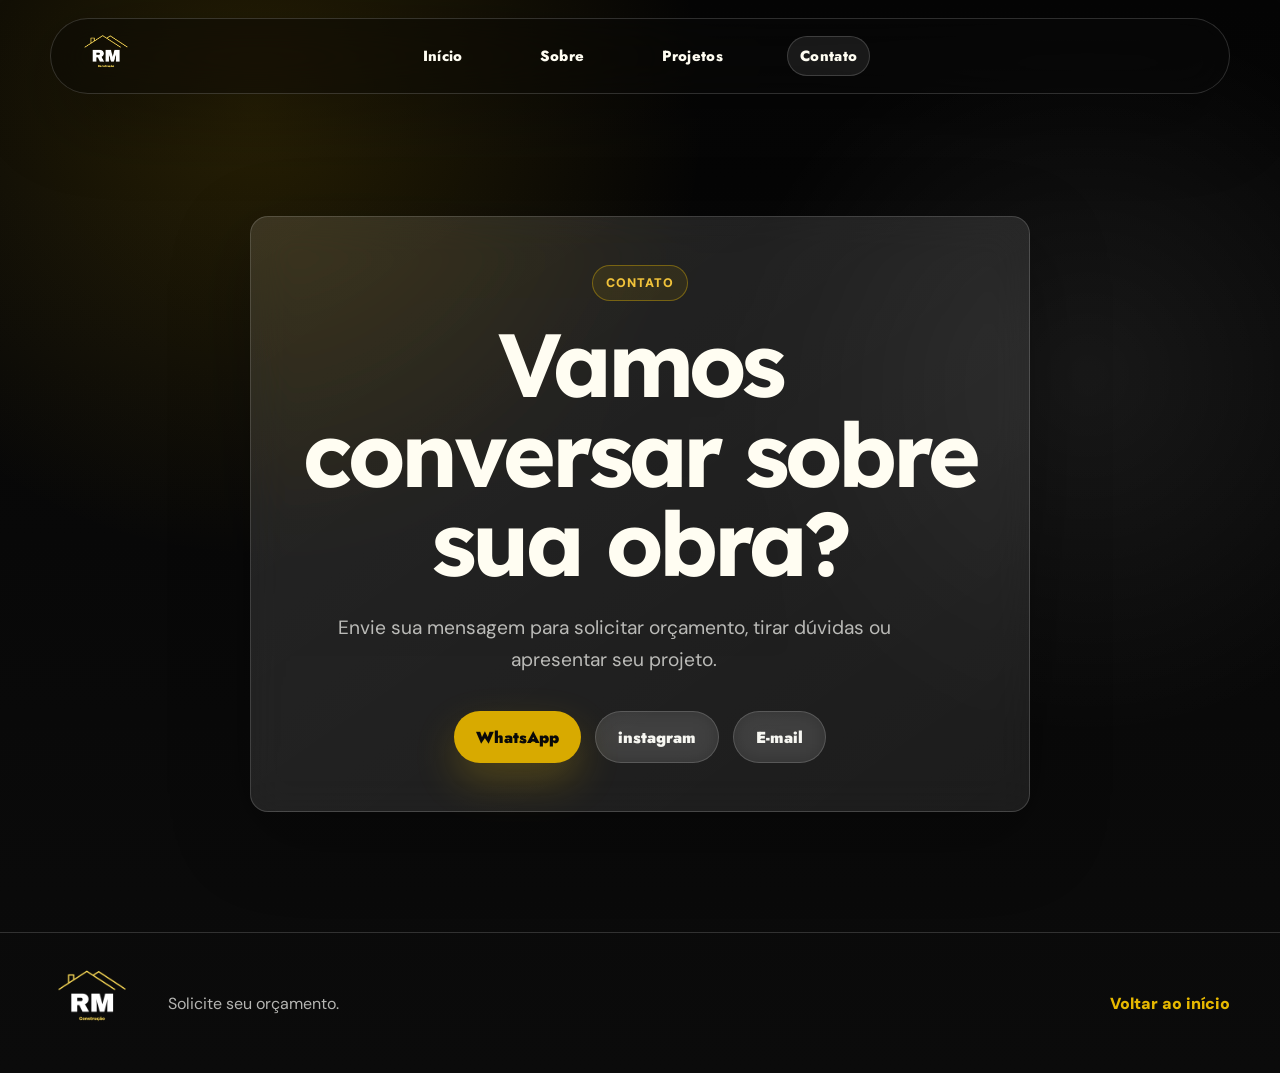
==== contato.html @ 3303ba27 "Initial commit" ====
<!DOCTYPE html>
<html lang="pt-br">
<head>
  <meta charset="UTF-8" />
  <meta name="viewport" content="width=device-width, initial-scale=1.0" />
  <meta name="description" content="Entre em contato com a RM Construção para solicitar orçamento." />
  <title>RM Construção | Contato</title>
  <link rel="preconnect" href="https://fonts.googleapis.com">
  <link rel="preconnect" href="https://fonts.gstatic.com" crossorigin>
  <link rel="stylesheet" href="css/style.css" />
  <link rel="stylesheet" href="css/responsive.css" />
</head>
<body>
  <header class="site-header" data-header>
    <a class="logo-link" href="index.html"><img class="site-logo" data-logo src="assets/logos/logo-white.png" alt="RM Construção" /></a>
    <button class="menu-toggle" data-menu-toggle aria-label="Abrir menu" aria-expanded="false"><span></span><span></span></button>
    <nav class="main-nav" data-nav><a href="index.html">Início</a><a href="sobre.html">Sobre</a><a href="projetos.html">Projetos</a><a href="contato.html" class="active">Contato</a></nav>
  </header>

  <main class="page-main">
    <section class="contact section-pad">
      <div class="container contact-card reveal">
        <span class="eyebrow">Contato</span>
        <h1>Vamos conversar sobre sua obra?</h1>
        <p>Envie sua mensagem para solicitar orçamento, tirar dúvidas ou apresentar seu projeto.</p>
        <div class="contact-actions">
          <a class="btn btn-primary" href="https://wa.me/+5514997304348" target="_blank" rel="noopener">WhatsApp</a>
          <a class="btn btn-outline" href="https://www.instagram.com/equiperm.marilia" target="_blank" rel="noopener">instagram</a>
          <a class="btn btn-outline" href="mailto:equiperm.construções@gmail.com" target="_blank" rel="noopener">E-mail</a>
        </div>
      </div>
    </section>
  </main>

  <footer class="site-footer"><div class="container footer-grid"><img data-footer-logo src="assets/logos/logo-white.png" alt="RM Construção" /><p>Solicite seu orçamento.</p><a href="index.html">Voltar ao início</a></div></footer>
  <script src="js/main.js"></script>
</body>
</html>
---- css/style.css ----
@import url('https://fonts.googleapis.com/css2?family=DM+Sans:ital,opsz,wght@0,9..40,100..1000;1,9..40,100..1000&family=Jost:ital,wght@0,100..900;1,100..900&family=Lexend:wght@100..900&display=swap');

:root {
  --bg: #050505;
  --bg-soft: #0b0b0b;
  --glass: rgba(255, 255, 255, 0.08);
  --glass-strong: rgba(255, 255, 255, 0.12);
  --glass-nav: rgba(8, 8, 8, 0.52);
  --surface: rgba(255, 255, 255, 0.07);
  --surface-strong: rgba(255, 255, 255, 0.11);
  --text: #f7f7f2;
  --heading: #fffdf2;
  --important: #f0c23a;
  --muted: rgba(247, 247, 242, 0.72);
  --line: rgba(255, 255, 255, 0.16);
  --yellow: #d8aa00;
  --yellow-strong: #e7b900;
  --black: #050505;
  --shadow: 0 28px 90px rgba(0, 0, 0, 0.45);
  --glass-shadow: 0 24px 80px rgba(0, 0, 0, 0.30);
  --radius-xl: 34px;
  --radius-md: 18px;
  --container: 1180px;
}

body.theme-day {
  --bg: #ffffff;
  --bg-soft: #f6f6f2;
  --glass: rgba(255, 255, 255, 0.58);
  --glass-strong: rgba(255, 255, 255, 0.74);
  --glass-nav: rgba(255, 255, 255, 0.58);
  --surface: rgba(255, 255, 255, 0.62);
  --surface-strong: rgba(255, 255, 255, 0.82);
  --text: #111111;
  --heading: #050505;
  --important: #151515;
  --muted: rgba(16, 16, 16, 0.70);
  --line: rgba(0, 0, 0, 0.12);
  --shadow: 0 28px 90px rgba(0, 0, 0, 0.12);
  --glass-shadow: 0 22px 70px rgba(0, 0, 0, 0.10);
}

* {
  box-sizing: border-box;
  margin: 0;
  padding: 0;
}

html {
  scroll-behavior: smooth;
}

body {
  min-height: 100vh;
  overflow-x: hidden;
  background:
    radial-gradient(circle at 20% 10%, rgba(216, 170, 0, 0.16), transparent 32%),
    radial-gradient(circle at 85% 35%, var(--surface), transparent 28%),
    linear-gradient(180deg, var(--bg), var(--bg-soft));
  color: var(--text);
  font-family: "DM Sans", system-ui, -apple-system, BlinkMacSystemFont, "Segoe UI", sans-serif;
  transition: background 500ms ease, color 500ms ease;
}

img {
  max-width: 100%;
  display: block;
}

a {
  color: inherit;
  text-decoration: none;
}

.container {
  width: min(var(--container), calc(100% - 40px));
  margin-inline: auto;
}

.section-pad {
  padding: 120px 0;
}

.site-header {
  position: fixed;
  z-index: 50;
  top: 18px;
  left: 50%;
  width: min(var(--container), calc(100% - 32px));
  transform: translateX(-50%);
  display: grid;
  grid-template-columns: 110px 1fr 110px;
  align-items: center;
  gap: 18px;
  padding: 10px 18px;
  border: 1px solid var(--line);
  border-radius: 999px;
  background: var(--glass-nav);
  backdrop-filter: blur(22px) saturate(160%);
  -webkit-backdrop-filter: blur(22px) saturate(160%);
  box-shadow: var(--glass-shadow);
  transition: top 300ms ease, padding 300ms ease, background 300ms ease, border-color 300ms ease;
}

.site-header.is-scrolled {
  top: 10px;
  padding: 8px 18px;
  background: var(--glass-strong);
}

.logo-link {
  display: inline-flex;
  align-items: center;
  width: 74px;
  height: 54px;
}

.site-logo {
  width: 74px;
  height: 54px;
  object-fit: contain;
}

.main-nav {
  display: flex;
  align-items: center;
  justify-content: center;
  gap: clamp(22px, 4vw, 54px);
}

.main-nav a {
  padding: 8px 12px;
  border: 1px solid transparent;
  border-radius: 999px;
  background: transparent;
  color: var(--heading);
  font-family: "Jost", "DM Sans", sans-serif;
  font-size: 0.92rem;
  font-weight: 800;
  letter-spacing: 0.02em;
  transition: color 220ms ease, background 220ms ease, border-color 220ms ease;
}

.main-nav a:hover,
.main-nav a.active {
  background: var(--glass);
  border-color: var(--line);
  color: var(--heading);
}

.menu-toggle {
  display: none;
  justify-self: end;
  width: 46px;
  height: 46px;
  border: 1px solid var(--line);
  border-radius: 50%;
  background: var(--glass);
  backdrop-filter: blur(16px);
  -webkit-backdrop-filter: blur(16px);
  cursor: pointer;
}

.menu-toggle span {
  display: block;
  width: 18px;
  height: 2px;
  margin: 5px auto;
  border-radius: 10px;
  background: var(--text);
}

.hero {
  min-height: 100vh;
  display: grid;
  align-items: center;
  padding-top: 150px;
}

.hero-grid {
  display: grid;
  grid-template-columns: minmax(0, 860px);
  align-items: center;
  justify-content: center;
  gap: 32px;
}

.hero-content,
.team-copy,
.section-head.align-left {
  text-align: left;
}

.hero-content {
  max-width: 860px;
  margin-inline: auto;
  text-align: center;
}

.eyebrow {
  display: inline-flex;
  width: fit-content;
  margin-bottom: 18px;
  padding: 9px 13px;
  border: 1px solid rgba(247, 198, 0, 0.35);
  border-radius: 999px;
  background: rgba(247, 198, 0, 0.08);
  color: var(--important);
  font-size: 0.78rem;
  font-weight: 900;
  letter-spacing: 0.08em;
  text-transform: uppercase;
}

h1, h2, h3 {
  font-family: "Lexend", "DM Sans", sans-serif;
  color: var(--heading);
  letter-spacing: -0.045em;
  line-height: 1;
}

.hero h1,
.section-head h1 {
  max-width: 720px;
  font-size: clamp(3rem, 6.4vw, 6.4rem);
  font-weight: 900;
}


.hero h1 strong,
.section-head h1 strong,
.section-head h2 strong,
.team-copy h2 strong,
.info-card h3,
.project-card h3,
.about-people h3,
.contact-card h1 {
  color: var(--heading);
}

.hero p strong,
.section-head p strong,
.team-copy p strong,
.contact-card p strong {
  color: var(--important);
  font-weight: 900;
}

.hero p,
.section-head p,
.team-copy p,
.contact-card p {
  max-width: 630px;
  margin-top: 24px;
  color: var(--muted);
  font-size: clamp(1rem, 1.7vw, 1.2rem);
  line-height: 1.7;
}

.hero-content p {
  margin-inline: auto;
}


.hero-actions,
.contact-actions {
  display: flex;
  flex-wrap: wrap;
  gap: 14px;
  margin-top: 34px;
}

.hero-actions,
.hero-stats {
  justify-content: center;
}

.btn {
  display: inline-flex;
  align-items: center;
  justify-content: center;
  min-height: 52px;
  padding: 0 22px;
  border-radius: 999px;
  font-family: "Jost", "DM Sans", sans-serif;
  font-weight: 900;
  transition: transform 220ms ease, background 220ms ease, border-color 220ms ease;
}

.btn:hover {
  transform: translateY(-3px);
}

.btn-primary {
  background: var(--yellow);
  color: #090909;
  box-shadow: 0 18px 42px rgba(247, 198, 0, 0.22);
}

.btn-outline {
  border: 1px solid var(--line);
  background: var(--glass);
  color: var(--text);
  backdrop-filter: blur(14px);
  -webkit-backdrop-filter: blur(14px);
}

.hero-stats {
  display: grid;
  grid-template-columns: repeat(3, 1fr);
  gap: 10px;
  margin-top: 38px;
}

.hero-stats div,
.info-card,
.project-card,
.contact-card,
.about-people article {
  border: 1px solid var(--line);
  border-radius: var(--radius-md);
  background: linear-gradient(145deg, var(--glass-strong), var(--glass));
  backdrop-filter: blur(20px) saturate(150%);
  -webkit-backdrop-filter: blur(20px) saturate(150%);
  box-shadow: var(--glass-shadow);
}

.hero-stats div {
  padding: 16px;
}

.hero-stats strong {
  display: block;
  color: var(--important);
  font-size: 1rem;
}

.hero-stats span {
  display: block;
  margin-top: 5px;
  color: var(--muted);
  font-size: 0.82rem;
}

/* Imagem grande da obra removida do hero. */

.tape-divider {
  width: 100%;
  overflow: hidden;
  opacity: 0.96;
  pointer-events: none;
}

.tape-divider img {
  width: max(1800px, 160vw);
  max-width: none;
  min-width: 980px;
  height: 74px;
  object-fit: cover;
  animation: tapeMove 18s linear infinite;
  will-change: transform;
}

@keyframes tapeMove {
  from { transform: translateX(0); }
  to { transform: translateX(-25%); }
}

@media (prefers-reduced-motion: reduce) {
  .tape-divider img {
    animation: none;
  }
}

.section-head {
  max-width: 820px;
  margin-inline: auto;
  text-align: center;
}

.section-head.align-left {
  margin-inline: 0;
  text-align: left;
}

.section-head h2,
.team-copy h2 {
  font-size: clamp(2.3rem, 5vw, 5rem);
  font-weight: 900;
}

.cards-grid,
.project-grid {
  display: grid;
  grid-template-columns: repeat(4, 1fr);
  gap: 18px;
  margin-top: 56px;
}

.info-card,
.project-card {
  min-height: 260px;
  padding: 26px;
  text-align: left;
  transition: transform 220ms ease, border-color 220ms ease;
}

.info-card:hover,
.project-card:hover,
.about-people article:hover {
  transform: translateY(-7px);
  border-color: rgba(247, 198, 0, 0.42);
}

.info-card span {
  color: var(--yellow-strong);
  font-weight: 900;
}

.info-card h3,
.project-card h3 {
  margin-top: 46px;
  font-size: 1.6rem;
}

.info-card p,
.project-card p,
.about-people p {
  margin-top: 14px;
  color: var(--muted);
  line-height: 1.65;
}

.team-grid,
.about-grid {
  display: grid;
  grid-template-columns: 0.85fr 1.15fr;
  align-items: center;
  gap: 44px;
}

.people-card,
.about-people {
  display: grid;
  grid-template-columns: repeat(2, 1fr);
  gap: 18px;
}

.people-card {
  align-items: end;
  padding: 22px 22px 0;
  border: 1px solid var(--line);
  border-radius: var(--radius-xl);
  background: linear-gradient(145deg, rgba(216, 170, 0, 0.14), var(--glass));
  backdrop-filter: blur(22px) saturate(150%);
  -webkit-backdrop-filter: blur(22px) saturate(150%);
  overflow: hidden;
  box-shadow: var(--glass-shadow);
}

.people-card img {
  align-self: end;
  max-height: 520px;
  object-fit: contain;
}

.text-link {
  display: inline-flex;
  margin-top: 28px;
  color: var(--yellow-strong);
  font-weight: 900;
}

.page-main {
  padding-top: 96px;
}

.about-people article {
  padding: 18px;
  overflow: hidden;
}

.about-people img {
  width: 100%;
  height: 330px;
  object-fit: contain;
  object-position: bottom;
  border-radius: 22px;
  background: rgba(247, 198, 0, 0.08);
}

.about-people h3 {
  margin-top: 18px;
  font-size: 1.35rem;
}

.project-grid {
  grid-template-columns: repeat(3, 1fr);
}

.contact {
  min-height: calc(100vh - 96px);
  display: grid;
  place-items: center;
}

.contact-card {
  max-width: 780px;
  padding: 48px;
  text-align: center;
}

.contact-card h1 {
  font-size: clamp(3rem, 7vw, 6rem);
}

.contact-actions {
  justify-content: center;
}

.contact-card small {
  display: block;
  margin-top: 28px;
  color: var(--muted);
}

.site-footer {
  border-top: 1px solid var(--line);
  padding: 28px 0;
}

.footer-grid {
  display: grid;
  grid-template-columns: 100px 1fr auto;
  align-items: center;
  gap: 18px;
  color: var(--muted);
}

.footer-grid img {
  width: 84px;
}

.footer-grid a {
  color: var(--yellow-strong);
  font-weight: 900;
}

.reveal {
  opacity: 0;
  transform: translateY(24px);
  transition: opacity 700ms ease, transform 700ms ease;
}

.reveal.is-visible {
  opacity: 1;
  transform: translateY(0);
}


/* Seção Sócios - estilo editorial premium */
.about-intro-section {
  padding-bottom: 80px;
}

.about-intro .section-head {
  max-width: 1040px;
}

.socios-section {
  position: relative;
  padding-top: 70px;
  overflow: hidden;
}

.socios-section::before {
  content: "";
  position: absolute;
  inset: 0;
  z-index: -1;
  background:
    radial-gradient(circle at 15% 12%, rgba(216, 170, 0, 0.14), transparent 34%),
    radial-gradient(circle at 85% 75%, var(--surface), transparent 32%);
  pointer-events: none;
}

.socios-head {
  max-width: 880px;
  margin-inline: auto;
  text-align: center;
}

.socios-head .eyebrow {
  margin-inline: auto;
}

.socios-head h2 {
  margin-top: 6px;
  color: var(--yellow-strong);
  font-size: clamp(2.8rem, 6vw, 5.4rem);
  font-weight: 900;
  line-height: 0.92;
  letter-spacing: -0.055em;
}

.socios-list {
  display: grid;
  gap: 34px;
  margin-top: 58px;
}

.socio-card {
  position: relative;
  min-height: 560px;
  display: grid;
  grid-template-columns: minmax(280px, 0.78fr) minmax(320px, 1fr);
  align-items: center;
  gap: 30px;
  padding: clamp(30px, 5vw, 70px);
  border: 1px solid var(--line);
  border-radius: 38px;
  background:
    linear-gradient(145deg, rgba(255, 255, 255, 0.08), var(--glass)),
    radial-gradient(circle at 82% 22%, rgba(216, 170, 0, 0.12), transparent 38%);
  backdrop-filter: blur(24px) saturate(150%);
  -webkit-backdrop-filter: blur(24px) saturate(150%);
  box-shadow: var(--glass-shadow);
  overflow: hidden;
}

body.theme-day .socio-card {
  background:
    linear-gradient(145deg, rgba(255, 255, 255, 0.9), rgba(255, 255, 255, 0.5)),
    radial-gradient(circle at 82% 22%, rgba(216, 170, 0, 0.12), transparent 38%);
}

.socio-card::after {
  content: "";
  position: absolute;
  left: 0;
  right: 0;
  bottom: 0;
  height: 36%;
  z-index: 3;
  background: linear-gradient(to top, var(--bg) 0%, rgba(5, 5, 5, 0.64) 30%, transparent 100%);
  pointer-events: none;
}

body.theme-day .socio-card::after {
  background: linear-gradient(to top, var(--bg) 0%, rgba(255, 255, 255, 0.68) 30%, transparent 100%);
}

.socio-card-reverse {
  grid-template-columns: minmax(320px, 1fr) minmax(280px, 0.78fr);
}

.socio-card-reverse .socio-copy {
  order: 2;
}

.socio-card-reverse .socio-photo {
  order: 1;
}

.socio-copy {
  position: relative;
  z-index: 5;
  max-width: 460px;
}

.socio-card-reverse .socio-copy {
  margin-left: auto;
}

.socio-kicker {
  display: block;
  color: var(--heading);
  font-family: "Lexend", "DM Sans", sans-serif;
  font-size: clamp(3.1rem, 6vw, 5.8rem);
  font-weight: 900;
  line-height: 0.88;
  letter-spacing: -0.06em;
  text-transform: capitalize;
}

.socio-copy h3 {
  margin-top: 32px;
  color: var(--yellow-strong);
  font-size: clamp(1.55rem, 2.6vw, 2.35rem);
  line-height: 1;
  letter-spacing: -0.04em;
}

.socio-role {
  margin-top: 6px;
  color: var(--muted);
  font-size: 0.86rem;
  font-weight: 800;
}

.socio-info {
  margin-top: 22px;
}

.socio-info strong {
  display: block;
  color: var(--yellow-strong);
  font-size: 1rem;
  font-weight: 900;
}

.socio-info span {
  display: block;
  max-width: 280px;
  margin-top: 4px;
  color: var(--text);
  font-size: 0.92rem;
  line-height: 1.45;
}

.socio-photo {
  position: relative;
  z-index: 2;
  align-self: end;
  display: flex;
  align-items: flex-end;
  justify-content: center;
  min-height: 500px;
  margin: 0;
}

.socio-photo img {
  width: min(100%, 540px);
  max-height: 590px;
  object-fit: contain;
  object-position: center bottom;
  filter: drop-shadow(0 32px 52px rgba(0, 0, 0, 0.28));
}

.socio-card-reverse .socio-photo img {
  transform: scale(1.05);
}
---- css/responsive.css ----
@media (max-width: 1180px) {
  .hero-grid,
  .team-grid,
  .about-grid {
    grid-template-columns: 1fr;
  }

  .hero-content,
  .team-copy {
    max-width: 820px;
  }

  .hero-content {
    margin-inline: 0;
  }

  .hero-visual {
    min-height: 540px;
  }

  .hero-visual img {
    width: min(1280px, 155%);
    transform: translateX(5%);
  }

  .cards-grid {
    grid-template-columns: repeat(2, 1fr);
  }
}

@media (max-width: 900px) {
  .container {
    width: min(100% - 28px, var(--container));
  }

  .site-header {
    width: calc(100% - 24px);
    grid-template-columns: 90px 1fr 90px;
    border-radius: 999px;
    background: var(--glass-nav);
    border: 1px solid var(--line);
    box-shadow: var(--glass-shadow);
  }

  .menu-toggle {
    display: block;
  }

  .main-nav {
    position: absolute;
    top: calc(100% + 12px);
    left: 50%;
    right: auto;
    width: min(360px, calc(100vw - 28px));
    display: grid;
    gap: 10px;
    justify-content: stretch;
    padding: 16px;
    border: 1px solid var(--line);
    border-radius: 24px;
    background: var(--glass-nav);
    backdrop-filter: blur(22px) saturate(160%);
    -webkit-backdrop-filter: blur(22px) saturate(160%);
    box-shadow: var(--glass-shadow);
    opacity: 0;
    pointer-events: none;
    transform: translate(-50%, -8px);
    transition: 220ms ease;
  }

  .main-nav.is-open {
    opacity: 1;
    pointer-events: auto;
    transform: translate(-50%, 0);
  }

  .main-nav a {
    text-align: center;
    padding: 12px 14px;
  }

  .section-pad {
    padding: 88px 0;
  }

  .hero {
    padding-top: 130px;
  }

  .hero-stats,
  .project-grid {
    grid-template-columns: 1fr;
  }

  .hero-visual {
    min-height: 430px;
  }

  .hero-visual::after {
    width: 96%;
    height: 135px;
    bottom: -12px;
    transform: translateX(-48%);
  }

  .hero-visual img {
    width: 170%;
    transform: translateX(6%);
  }

  .footer-grid {
    grid-template-columns: 1fr;
    text-align: center;
    justify-items: center;
  }
}

@media (max-width: 650px) {
  .logo-link,
  .site-logo {
    width: 62px;
    height: 46px;
  }

  .hero h1,
  .section-head h1,
  .contact-card h1 {
    font-size: clamp(2.55rem, 13vw, 4.2rem);
  }

  .hero-content,
  .section-head,
  .team-copy {
    text-align: left;
  }

  .contact-card,
  .contact-card .section-head {
    text-align: center;
  }

  .hero-actions,
  .contact-actions {
    display: grid;
    grid-template-columns: 1fr;
  }

  .btn {
    width: 100%;
  }

  .cards-grid,
  .people-card,
  .about-people {
    grid-template-columns: 1fr;
  }

  .info-card,
  .project-card {
    min-height: auto;
  }

  .hero-visual {
    min-height: 360px;
    margin-inline: -14px;
  }

  .hero-visual img {
    width: 185%;
    transform: translateX(4%);
  }

  .contact-card {
    padding: 30px 18px;
  }
}

@media (max-width: 430px) {
  .container {
    width: min(100% - 22px, var(--container));
  }

  .site-header {
    top: max(8px, env(safe-area-inset-top));
    width: calc(100% - 16px);
    grid-template-columns: 78px 1fr 78px;
    padding: 8px 0;
  }

  .section-pad {
    padding: 72px 0;
  }

  .hero {
    min-height: auto;
    padding-top: 118px;
  }

  .eyebrow {
    font-size: 0.66rem;
  }

  .hero p,
  .section-head p,
  .team-copy p,
  .contact-card p {
    font-size: 0.98rem;
  }

  .hero-visual {
    min-height: 320px;
  }

  .hero-visual img {
    width: 200%;
    transform: translateX(3%);
  }

  .tape-divider img {
    height: 52px;
  }
}


/* Responsivo da seção Sócios */
@media (max-width: 1180px) {
  .socio-card,
  .socio-card-reverse {
    min-height: 520px;
    grid-template-columns: minmax(260px, 0.85fr) minmax(300px, 1fr);
  }

  .socio-card-reverse {
    grid-template-columns: minmax(300px, 1fr) minmax(260px, 0.85fr);
  }
}

@media (max-width: 900px) {
  .about-intro-section {
    padding-bottom: 42px;
  }

  .socios-section {
    padding-top: 46px;
  }

  .socio-card,
  .socio-card-reverse {
    min-height: auto;
    grid-template-columns: 1fr;
    gap: 18px;
    padding: 34px 24px 0;
    text-align: center;
  }

  .socio-card-reverse .socio-copy,
  .socio-card-reverse .socio-photo {
    order: initial;
  }

  .socio-copy,
  .socio-card-reverse .socio-copy {
    max-width: 560px;
    margin-inline: auto;
  }

  .socio-info span {
    max-width: 360px;
    margin-inline: auto;
  }

  .socio-photo {
    min-height: 420px;
  }

  .socio-photo img {
    width: min(100%, 430px);
    max-height: 470px;
  }
}

@media (max-width: 650px) {
  .socios-head h2 {
    font-size: clamp(2.55rem, 14vw, 4.2rem);
  }

  .socios-list {
    gap: 24px;
    margin-top: 38px;
  }

  .socio-card,
  .socio-card-reverse {
    border-radius: 28px;
    padding: 30px 18px 0;
  }

  .socio-kicker {
    font-size: clamp(2.7rem, 16vw, 4.8rem);
  }

  .socio-copy h3 {
    margin-top: 24px;
  }

  .socio-photo {
    min-height: 350px;
  }

  .socio-photo img {
    width: min(108%, 380px);
    max-height: 390px;
  }
}

@media (max-width: 430px) {
  .socio-card,
  .socio-card-reverse {
    padding-inline: 16px;
  }

  .socio-info {
    margin-top: 18px;
  }

  .socio-photo {
    min-height: 310px;
  }

  .socio-photo img {
    max-height: 340px;
  }
}
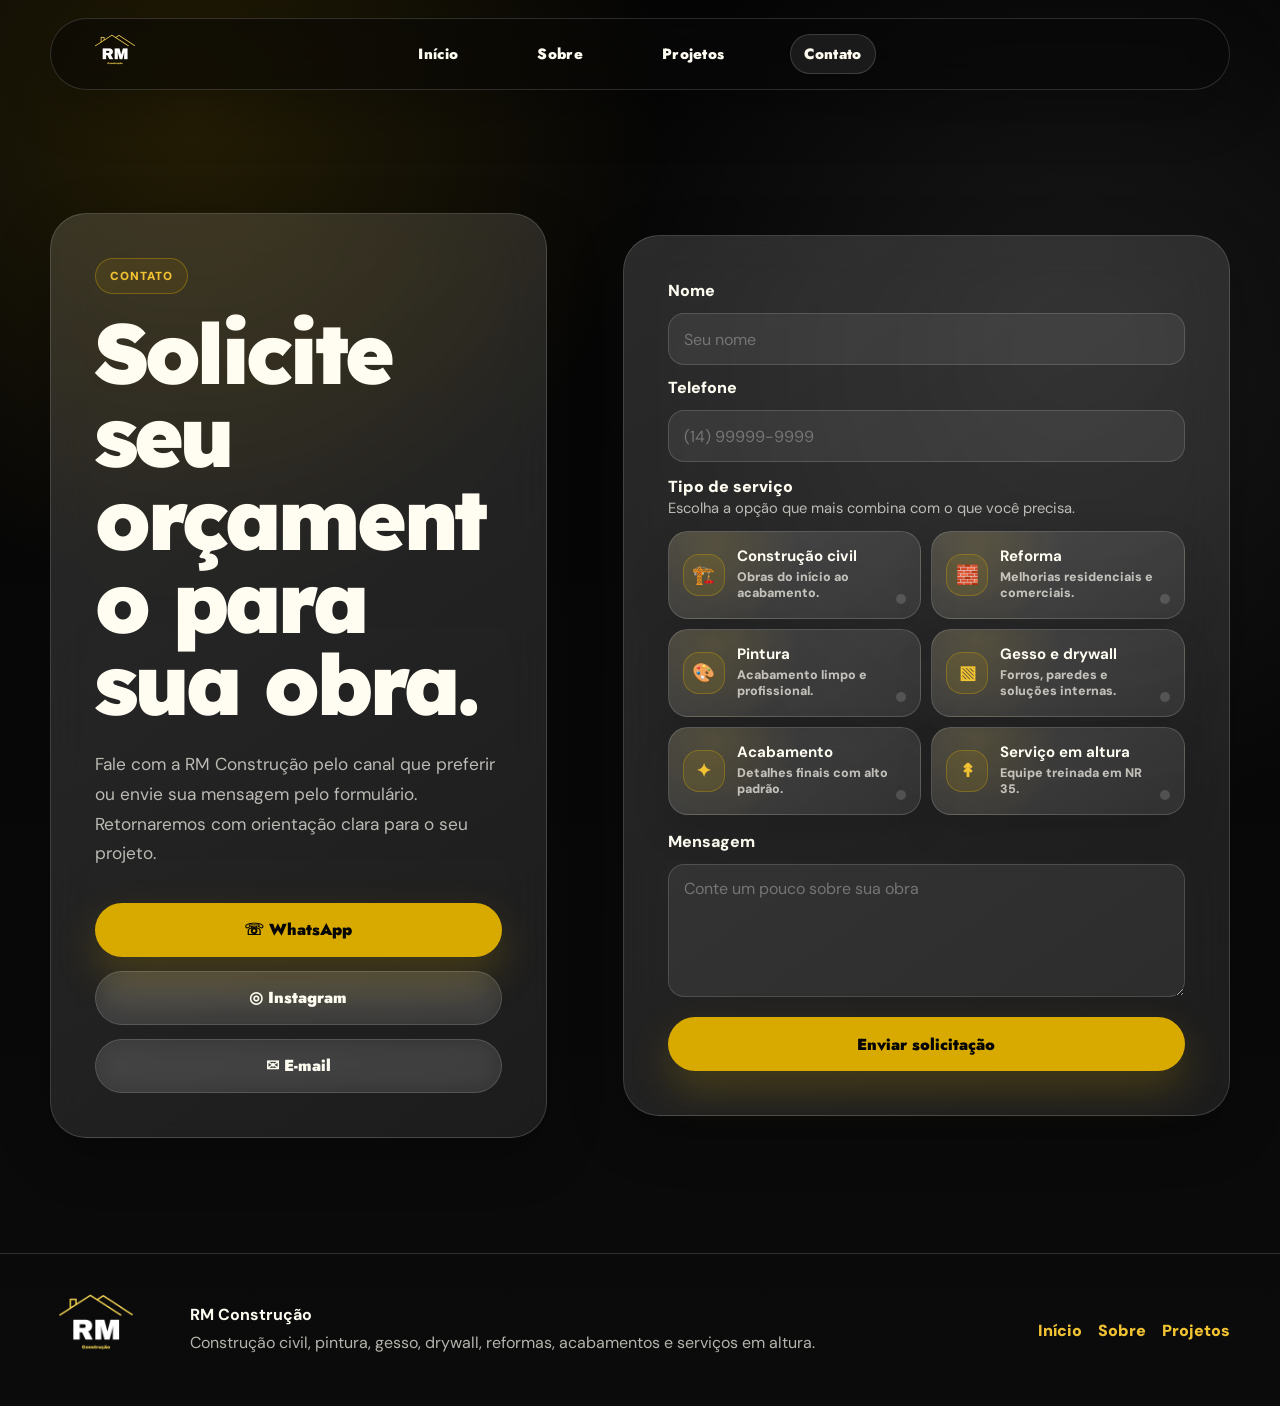
==== commit a4decca3: "a" ====
--- a/contato.html
+++ b/contato.html
@@ -3,36 +3,124 @@
 <head>
   <meta charset="UTF-8" />
   <meta name="viewport" content="width=device-width, initial-scale=1.0" />
-  <meta name="description" content="Entre em contato com a RM Construção para solicitar orçamento." />
-  <title>RM Construção | Contato</title>
-  <link rel="preconnect" href="https://fonts.googleapis.com">
-  <link rel="preconnect" href="https://fonts.gstatic.com" crossorigin>
+  <meta name="description" content="Solicite orçamento com a RM Construção para construção civil, reformas, pintura, gesso, drywall, acabamentos e serviços em altura." />
+  <meta name="theme-color" content="#050505" />
+  <title>RM Construção | Solicite seu orçamento</title>
+  <link rel="preconnect" href="https://fonts.googleapis.com" />
+  <link rel="preconnect" href="https://fonts.gstatic.com" crossorigin />
+  <link rel="icon" href="assets/logos/favicon.ico" type="image/x-icon" />
   <link rel="stylesheet" href="css/style.css" />
   <link rel="stylesheet" href="css/responsive.css" />
 </head>
 <body>
   <header class="site-header" data-header>
-    <a class="logo-link" href="index.html"><img class="site-logo" data-logo src="assets/logos/logo-white.png" alt="RM Construção" /></a>
-    <button class="menu-toggle" data-menu-toggle aria-label="Abrir menu" aria-expanded="false"><span></span><span></span></button>
-    <nav class="main-nav" data-nav><a href="index.html">Início</a><a href="sobre.html">Sobre</a><a href="projetos.html">Projetos</a><a href="contato.html" class="active">Contato</a></nav>
+    <a class="logo-link" href="index.html" aria-label="Página inicial da RM Construção"><img class="site-logo" data-logo src="assets/logos/logo-white.png" alt="RM Construção" width="132" height="72" /></a>
+    <button class="menu-toggle" data-menu-toggle type="button" aria-label="Abrir menu" aria-controls="main-nav" aria-expanded="false"><span></span><span></span></button>
+    <nav class="main-nav" id="main-nav" data-nav aria-label="Navegação principal"><a href="index.html">Início</a><a href="sobre.html">Sobre</a><a href="projetos.html">Projetos</a><a href="contato.html" class="active">Contato</a></nav>
   </header>
 
   <main class="page-main">
-    <section class="contact section-pad">
-      <div class="container contact-card reveal">
-        <span class="eyebrow">Contato</span>
-        <h1>Vamos conversar sobre sua obra?</h1>
-        <p>Envie sua mensagem para solicitar orçamento, tirar dúvidas ou apresentar seu projeto.</p>
-        <div class="contact-actions">
-          <a class="btn btn-primary" href="https://wa.me/+5514997304348" target="_blank" rel="noopener">WhatsApp</a>
-          <a class="btn btn-outline" href="https://www.instagram.com/equiperm.marilia" target="_blank" rel="noopener">instagram</a>
-          <a class="btn btn-outline" href="mailto:equiperm.construções@gmail.com" target="_blank" rel="noopener">E-mail</a>
+    <section class="section-pad contact-section" aria-labelledby="contato-title">
+      <div class="container contact-grid">
+        <div class="contact-copy reveal">
+          <span class="eyebrow">Contato</span>
+          <h1 id="contato-title">Solicite seu orçamento para sua obra.</h1>
+          <p>Fale com a RM Construção pelo canal que preferir ou envie sua mensagem pelo formulário. Retornaremos com orientação clara para o seu projeto.</p>
+
+          <div class="contact-actions vertical">
+            <a class="btn btn-primary" href="https://wa.me/5514997304348" target="_blank" rel="noopener" aria-label="Chamar RM Construção no WhatsApp">☏ WhatsApp</a>
+            <a class="btn btn-outline" href="https://www.instagram.com/equiperm.marilia" target="_blank" rel="noopener" aria-label="Abrir Instagram da RM Construção">◎ Instagram</a>
+            <a class="btn btn-outline" href="mailto:equiperm.construções@gmail.com" aria-label="Enviar e-mail para RM Construção">✉ E-mail</a>
+          </div>
         </div>
+
+        <form class="contact-form reveal" action="mailto:equiperm.construções@gmail.com" method="post" enctype="text/plain">
+          <label for="nome">Nome</label>
+          <input id="nome" name="nome" type="text" autocomplete="name" placeholder="Seu nome" required />
+
+          <label for="telefone">Telefone</label>
+          <input id="telefone" name="telefone" type="tel" autocomplete="tel" placeholder="(14) 99999-9999" required />
+
+          <fieldset class="service-picker" aria-labelledby="servico-label">
+            <legend id="servico-label">Tipo de serviço</legend>
+            <p>Escolha a opção que mais combina com o que você precisa.</p>
+
+            <div class="service-options" role="radiogroup" aria-labelledby="servico-label">
+              <label class="service-option">
+                <input type="radio" name="servico" value="Construção civil" required />
+                <span class="service-icon" aria-hidden="true">🏗️</span>
+                <span class="service-text">
+                  <strong>Construção civil</strong>
+                  <small>Obras do início ao acabamento.</small>
+                </span>
+              </label>
+
+              <label class="service-option">
+                <input type="radio" name="servico" value="Reforma" />
+                <span class="service-icon" aria-hidden="true">🧱</span>
+                <span class="service-text">
+                  <strong>Reforma</strong>
+                  <small>Melhorias residenciais e comerciais.</small>
+                </span>
+              </label>
+
+              <label class="service-option">
+                <input type="radio" name="servico" value="Pintura" />
+                <span class="service-icon" aria-hidden="true">🎨</span>
+                <span class="service-text">
+                  <strong>Pintura</strong>
+                  <small>Acabamento limpo e profissional.</small>
+                </span>
+              </label>
+
+              <label class="service-option">
+                <input type="radio" name="servico" value="Gesso e drywall" />
+                <span class="service-icon" aria-hidden="true">▧</span>
+                <span class="service-text">
+                  <strong>Gesso e drywall</strong>
+                  <small>Forros, paredes e soluções internas.</small>
+                </span>
+              </label>
+
+              <label class="service-option">
+                <input type="radio" name="servico" value="Acabamento" />
+                <span class="service-icon" aria-hidden="true">✦</span>
+                <span class="service-text">
+                  <strong>Acabamento</strong>
+                  <small>Detalhes finais com alto padrão.</small>
+                </span>
+              </label>
+
+              <label class="service-option">
+                <input type="radio" name="servico" value="Serviço em altura" />
+                <span class="service-icon" aria-hidden="true">↟</span>
+                <span class="service-text">
+                  <strong>Serviço em altura</strong>
+                  <small>Equipe treinada em NR 35.</small>
+                </span>
+              </label>
+            </div>
+          </fieldset>
+
+          <label for="mensagem">Mensagem</label>
+          <textarea id="mensagem" name="mensagem" rows="5" placeholder="Conte um pouco sobre sua obra"></textarea>
+
+          <button class="btn btn-primary" type="submit">Enviar solicitação</button>
+        </form>
       </div>
     </section>
   </main>
 
-  <footer class="site-footer"><div class="container footer-grid"><img data-footer-logo src="assets/logos/logo-white.png" alt="RM Construção" /><p>Solicite seu orçamento.</p><a href="index.html">Voltar ao início</a></div></footer>
+  <footer class="site-footer footer-large">
+    <div class="container footer-grid">
+      <a href="index.html" aria-label="RM Construção"><img data-footer-logo src="assets/logos/logo-white.png" alt="RM Construção" width="132" height="72" /></a>
+      <div>
+        <strong>RM Construção</strong>
+        <p>Construção civil, pintura, gesso, drywall, reformas, acabamentos e serviços em altura.</p>
+      </div>
+      <nav aria-label="Links do rodapé"><a href="index.html">Início</a><a href="sobre.html">Sobre</a><a href="projetos.html">Projetos</a></nav>
+    </div>
+  </footer>
   <script src="js/main.js"></script>
 </body>
 </html>
--- a/css/style.css
+++ b/css/style.css
@@ -1,95 +1,139 @@
-@import url('https://fonts.googleapis.com/css2?family=DM+Sans:ital,opsz,wght@0,9..40,100..1000;1,9..40,100..1000&family=Jost:ital,wght@0,100..900;1,100..900&family=Lexend:wght@100..900&display=swap');
+@import url('https://fonts.googleapis.com/css2?family=DM+Sans:ital,opsz,wght@0,9..40,100..1000;1,9..40,100..1000&family=Jost:wght@100..900&family=Lexend:wght@100..900&display=swap');
 
 :root {
   --bg: #050505;
   --bg-soft: #0b0b0b;
+  --surface: rgba(255, 255, 255, 0.07);
+  --surface-strong: rgba(255, 255, 255, 0.12);
   --glass: rgba(255, 255, 255, 0.08);
-  --glass-strong: rgba(255, 255, 255, 0.12);
-  --glass-nav: rgba(8, 8, 8, 0.52);
-  --surface: rgba(255, 255, 255, 0.07);
-  --surface-strong: rgba(255, 255, 255, 0.11);
-  --text: #f7f7f2;
+  --glass-strong: rgba(255, 255, 255, 0.14);
+  --glass-nav: rgba(8, 8, 8, 0.58);
+  --text: #f6f4ec;
   --heading: #fffdf2;
-  --important: #f0c23a;
-  --muted: rgba(247, 247, 242, 0.72);
-  --line: rgba(255, 255, 255, 0.16);
-  --yellow: #d8aa00;
-  --yellow-strong: #e7b900;
+  --muted: rgba(246, 244, 236, 0.72);
+  --line: rgba(255, 255, 255, 0.15);
+  --gold: #d8aa00;
+  --gold-strong: #f1c232;
+  --gold-soft: rgba(216, 170, 0, 0.14);
   --black: #050505;
-  --shadow: 0 28px 90px rgba(0, 0, 0, 0.45);
-  --glass-shadow: 0 24px 80px rgba(0, 0, 0, 0.30);
-  --radius-xl: 34px;
+  --white: #ffffff;
+  --shadow: 0 30px 90px rgba(0, 0, 0, 0.42);
+  --soft-shadow: 0 18px 55px rgba(0, 0, 0, 0.24);
+  --radius-xl: 36px;
+  --radius-lg: 28px;
   --radius-md: 18px;
   --container: 1180px;
+  --section: clamp(88px, 9vw, 132px);
 }
 
 body.theme-day {
   --bg: #ffffff;
-  --bg-soft: #f6f6f2;
-  --glass: rgba(255, 255, 255, 0.58);
-  --glass-strong: rgba(255, 255, 255, 0.74);
-  --glass-nav: rgba(255, 255, 255, 0.58);
-  --surface: rgba(255, 255, 255, 0.62);
-  --surface-strong: rgba(255, 255, 255, 0.82);
-  --text: #111111;
+  --bg-soft: #f5f3ed;
+  --surface: rgba(255, 255, 255, 0.66);
+  --surface-strong: rgba(255, 255, 255, 0.88);
+  --glass: rgba(255, 255, 255, 0.62);
+  --glass-strong: rgba(255, 255, 255, 0.82);
+  --glass-nav: rgba(255, 255, 255, 0.72);
+  --text: #121212;
   --heading: #050505;
-  --important: #151515;
-  --muted: rgba(16, 16, 16, 0.70);
+  --muted: rgba(18, 18, 18, 0.68);
   --line: rgba(0, 0, 0, 0.12);
-  --shadow: 0 28px 90px rgba(0, 0, 0, 0.12);
-  --glass-shadow: 0 22px 70px rgba(0, 0, 0, 0.10);
-}
-
-* {
-  box-sizing: border-box;
-  margin: 0;
-  padding: 0;
-}
-
-html {
-  scroll-behavior: smooth;
-}
-
+  --gold-soft: rgba(216, 170, 0, 0.12);
+  --shadow: 0 28px 80px rgba(0, 0, 0, 0.11);
+  --soft-shadow: 0 16px 46px rgba(0, 0, 0, 0.10);
+}
+
+* { box-sizing: border-box; margin: 0; padding: 0; }
+html { scroll-behavior: smooth; }
 body {
   min-height: 100vh;
   overflow-x: hidden;
   background:
-    radial-gradient(circle at 20% 10%, rgba(216, 170, 0, 0.16), transparent 32%),
-    radial-gradient(circle at 85% 35%, var(--surface), transparent 28%),
+    radial-gradient(circle at 15% 8%, var(--gold-soft), transparent 28%),
+    radial-gradient(circle at 84% 24%, var(--surface), transparent 32%),
     linear-gradient(180deg, var(--bg), var(--bg-soft));
   color: var(--text);
   font-family: "DM Sans", system-ui, -apple-system, BlinkMacSystemFont, "Segoe UI", sans-serif;
-  transition: background 500ms ease, color 500ms ease;
-}
-
-img {
+  transition: background 520ms ease, color 520ms ease;
+}
+
+img { display: block; max-width: 100%; height: auto; }
+a { color: inherit; text-decoration: none; }
+button, input, textarea, select { font: inherit; }
+
+
+/* ================================
+   Estabilização global responsiva
+   Evita rolagem horizontal, estouro de grids, cards e mídia.
+================================ */
+html,
+body {
+  width: 100%;
   max-width: 100%;
-  display: block;
-}
-
-a {
-  color: inherit;
-  text-decoration: none;
+  overflow-x: hidden;
+}
+
+body {
+  min-width: 0;
+}
+
+main,
+section,
+header,
+footer,
+.container,
+.site-header,
+.hero-grid,
+.split-grid,
+.results-grid,
+.contact-grid,
+.page-hero-grid,
+.cards-grid,
+.service-grid,
+.project-gallery,
+.testimonial-grid,
+.metric-grid,
+.mini-grid,
+.socios-list,
+.socio-card,
+.carousel,
+.carousel-track,
+.footer-grid {
+  min-width: 0;
+  max-width: 100%;
+}
+
+h1, h2, h3, p, a, span, strong, small, label, input, textarea, select, button {
+  overflow-wrap: anywhere;
+}
+
+img,
+video,
+svg,
+canvas,
+iframe {
+  max-width: 100%;
 }
 
 .container {
-  width: min(var(--container), calc(100% - 40px));
-  margin-inline: auto;
-}
-
-.section-pad {
-  padding: 120px 0;
-}
+  padding-inline: 0;
+}
+
+::selection { background: var(--gold); color: var(--black); }
+
+.container { width: min(var(--container), calc(100% - 40px)); margin-inline: auto; }
+.section-pad { padding: var(--section) 0; }
+.page-main { padding-top: 98px; }
 
 .site-header {
   position: fixed;
-  z-index: 50;
+  z-index: 80;
   top: 18px;
   left: 50%;
   width: min(var(--container), calc(100% - 32px));
   transform: translateX(-50%);
   display: grid;
-  grid-template-columns: 110px 1fr 110px;
+  grid-template-columns: 130px 1fr 130px;
   align-items: center;
   gap: 18px;
   padding: 10px 18px;
@@ -98,56 +142,29 @@
   background: var(--glass-nav);
   backdrop-filter: blur(22px) saturate(160%);
   -webkit-backdrop-filter: blur(22px) saturate(160%);
-  box-shadow: var(--glass-shadow);
-  transition: top 300ms ease, padding 300ms ease, background 300ms ease, border-color 300ms ease;
-}
-
-.site-header.is-scrolled {
-  top: 10px;
-  padding: 8px 18px;
-  background: var(--glass-strong);
-}
-
-.logo-link {
+  box-shadow: var(--soft-shadow);
+  transition: 260ms ease;
+}
+.site-header.is-scrolled { top: 10px; padding-block: 8px; background: var(--glass-strong); }
+.logo-link { width: 92px; display: inline-flex; align-items: center; }
+.site-logo { width: 92px; height: 50px; object-fit: contain; }
+.main-nav { display: flex; justify-content: center; align-items: center; gap: clamp(18px, 4vw, 54px); }
+.main-nav a {
+  min-height: 38px;
   display: inline-flex;
   align-items: center;
-  width: 74px;
-  height: 54px;
-}
-
-.site-logo {
-  width: 74px;
-  height: 54px;
-  object-fit: contain;
-}
-
-.main-nav {
-  display: flex;
-  align-items: center;
   justify-content: center;
-  gap: clamp(22px, 4vw, 54px);
-}
-
-.main-nav a {
-  padding: 8px 12px;
+  padding: 8px 13px;
   border: 1px solid transparent;
   border-radius: 999px;
-  background: transparent;
   color: var(--heading);
-  font-family: "Jost", "DM Sans", sans-serif;
-  font-size: 0.92rem;
-  font-weight: 800;
-  letter-spacing: 0.02em;
-  transition: color 220ms ease, background 220ms ease, border-color 220ms ease;
-}
-
-.main-nav a:hover,
-.main-nav a.active {
-  background: var(--glass);
-  border-color: var(--line);
-  color: var(--heading);
-}
-
+  font-family: "Jost", sans-serif;
+  font-size: .93rem;
+  font-weight: 850;
+  letter-spacing: .02em;
+  transition: 220ms ease;
+}
+.main-nav a:hover, .main-nav a.active { background: var(--glass); border-color: var(--line); }
 .menu-toggle {
   display: none;
   justify-self: end;
@@ -156,587 +173,299 @@
   border: 1px solid var(--line);
   border-radius: 50%;
   background: var(--glass);
-  backdrop-filter: blur(16px);
-  -webkit-backdrop-filter: blur(16px);
   cursor: pointer;
 }
-
-.menu-toggle span {
-  display: block;
-  width: 18px;
-  height: 2px;
-  margin: 5px auto;
-  border-radius: 10px;
-  background: var(--text);
-}
-
-.hero {
-  min-height: 100vh;
-  display: grid;
-  align-items: center;
-  padding-top: 150px;
-}
-
-.hero-grid {
-  display: grid;
-  grid-template-columns: minmax(0, 860px);
-  align-items: center;
-  justify-content: center;
-  gap: 32px;
-}
-
-.hero-content,
-.team-copy,
-.section-head.align-left {
-  text-align: left;
-}
-
-.hero-content {
-  max-width: 860px;
-  margin-inline: auto;
-  text-align: center;
-}
+.menu-toggle span { display: block; width: 18px; height: 2px; margin: 5px auto; border-radius: 10px; background: var(--heading); transition: 220ms ease; }
+.menu-toggle.is-active span:first-child { transform: translateY(7px) rotate(45deg); }
+.menu-toggle.is-active span:last-child { transform: translateY(-7px) rotate(-45deg); }
 
 .eyebrow {
   display: inline-flex;
   width: fit-content;
   margin-bottom: 18px;
-  padding: 9px 13px;
-  border: 1px solid rgba(247, 198, 0, 0.35);
+  padding: 9px 14px;
+  border: 1px solid rgba(216, 170, 0, .36);
   border-radius: 999px;
-  background: rgba(247, 198, 0, 0.08);
-  color: var(--important);
-  font-size: 0.78rem;
+  background: rgba(216, 170, 0, .09);
+  color: var(--gold-strong);
+  font-size: .73rem;
+  font-weight: 950;
+  letter-spacing: .09em;
+  text-transform: uppercase;
+}
+h1, h2, h3 { font-family: "Lexend", "DM Sans", sans-serif; color: var(--heading); letter-spacing: -.052em; line-height: .98; }
+h1 { font-size: clamp(3.1rem, 7.6vw, 7.1rem); font-weight: 950; }
+h2 { font-size: clamp(2.35rem, 5.2vw, 5.2rem); font-weight: 950; }
+h3 { font-size: clamp(1.25rem, 2.2vw, 1.75rem); font-weight: 900; }
+p { color: var(--muted); line-height: 1.72; }
+
+.hero { min-height: 100vh; display: grid; align-items: center; padding-top: 145px; }
+.hero-grid { display: grid; grid-template-columns: minmax(0, .98fr) minmax(360px, .82fr); align-items: center; gap: clamp(34px, 6vw, 74px); }
+.hero-content p { max-width: 690px; margin-top: 26px; font-size: clamp(1.05rem, 1.55vw, 1.26rem); }
+.hero-actions, .contact-actions { display: flex; flex-wrap: wrap; gap: 14px; margin-top: 34px; }
+.btn {
+  min-height: 54px;
+  display: inline-flex;
+  justify-content: center;
+  align-items: center;
+  gap: 8px;
+  padding: 0 24px;
+  border: 1px solid transparent;
+  border-radius: 999px;
+  font-family: "Jost", sans-serif;
   font-weight: 900;
-  letter-spacing: 0.08em;
-  text-transform: uppercase;
-}
-
-h1, h2, h3 {
-  font-family: "Lexend", "DM Sans", sans-serif;
-  color: var(--heading);
-  letter-spacing: -0.045em;
-  line-height: 1;
-}
-
-.hero h1,
-.section-head h1 {
-  max-width: 720px;
-  font-size: clamp(3rem, 6.4vw, 6.4rem);
-  font-weight: 900;
-}
-
-
-.hero h1 strong,
-.section-head h1 strong,
-.section-head h2 strong,
-.team-copy h2 strong,
-.info-card h3,
-.project-card h3,
-.about-people h3,
-.contact-card h1 {
-  color: var(--heading);
-}
-
-.hero p strong,
-.section-head p strong,
-.team-copy p strong,
-.contact-card p strong {
-  color: var(--important);
-  font-weight: 900;
-}
-
-.hero p,
-.section-head p,
-.team-copy p,
-.contact-card p {
-  max-width: 630px;
-  margin-top: 24px;
-  color: var(--muted);
-  font-size: clamp(1rem, 1.7vw, 1.2rem);
-  line-height: 1.7;
-}
-
-.hero-content p {
-  margin-inline: auto;
-}
-
-
-.hero-actions,
-.contact-actions {
-  display: flex;
-  flex-wrap: wrap;
-  gap: 14px;
-  margin-top: 34px;
-}
-
-.hero-actions,
-.hero-stats {
-  justify-content: center;
-}
-
-.btn {
-  display: inline-flex;
-  align-items: center;
-  justify-content: center;
-  min-height: 52px;
-  padding: 0 22px;
-  border-radius: 999px;
-  font-family: "Jost", "DM Sans", sans-serif;
-  font-weight: 900;
-  transition: transform 220ms ease, background 220ms ease, border-color 220ms ease;
-}
-
-.btn:hover {
-  transform: translateY(-3px);
-}
-
-.btn-primary {
-  background: var(--yellow);
-  color: #090909;
-  box-shadow: 0 18px 42px rgba(247, 198, 0, 0.22);
-}
-
-.btn-outline {
+  cursor: pointer;
+  transition: transform 220ms ease, box-shadow 220ms ease, background 220ms ease, border-color 220ms ease;
+}
+.btn:hover { transform: translateY(-3px); }
+.btn-primary { background: var(--gold); color: var(--black); box-shadow: 0 18px 42px rgba(216, 170, 0, .22); }
+.btn-outline { border-color: var(--line); background: var(--glass); color: var(--heading); backdrop-filter: blur(14px); -webkit-backdrop-filter: blur(14px); }
+.trust-row { display: grid; grid-template-columns: repeat(3, 1fr); gap: 12px; margin-top: 38px; }
+.trust-row div, .info-card, .service-card, .testimonial-card, .contact-form, .contact-copy, .mini-grid article, .metric-grid article, .feature-list article, .cta-card, .work-card, .carousel, .premium-image-card {
   border: 1px solid var(--line);
-  background: var(--glass);
-  color: var(--text);
-  backdrop-filter: blur(14px);
-  -webkit-backdrop-filter: blur(14px);
-}
-
-.hero-stats {
-  display: grid;
-  grid-template-columns: repeat(3, 1fr);
-  gap: 10px;
-  margin-top: 38px;
-}
-
-.hero-stats div,
-.info-card,
-.project-card,
-.contact-card,
-.about-people article {
-  border: 1px solid var(--line);
-  border-radius: var(--radius-md);
   background: linear-gradient(145deg, var(--glass-strong), var(--glass));
-  backdrop-filter: blur(20px) saturate(150%);
-  -webkit-backdrop-filter: blur(20px) saturate(150%);
-  box-shadow: var(--glass-shadow);
-}
-
-.hero-stats div {
-  padding: 16px;
-}
-
-.hero-stats strong {
-  display: block;
-  color: var(--important);
-  font-size: 1rem;
-}
-
-.hero-stats span {
-  display: block;
-  margin-top: 5px;
-  color: var(--muted);
-  font-size: 0.82rem;
-}
-
-/* Imagem grande da obra removida do hero. */
-
-.tape-divider {
-  width: 100%;
-  overflow: hidden;
-  opacity: 0.96;
-  pointer-events: none;
-}
-
-.tape-divider img {
-  width: max(1800px, 160vw);
-  max-width: none;
-  min-width: 980px;
-  height: 74px;
-  object-fit: cover;
-  animation: tapeMove 18s linear infinite;
-  will-change: transform;
-}
-
-@keyframes tapeMove {
-  from { transform: translateX(0); }
-  to { transform: translateX(-25%); }
-}
-
-@media (prefers-reduced-motion: reduce) {
-  .tape-divider img {
-    animation: none;
-  }
-}
-
-.section-head {
-  max-width: 820px;
-  margin-inline: auto;
-  text-align: center;
-}
-
-.section-head.align-left {
-  margin-inline: 0;
-  text-align: left;
-}
-
-.section-head h2,
-.team-copy h2 {
-  font-size: clamp(2.3rem, 5vw, 5rem);
-  font-weight: 900;
-}
-
-.cards-grid,
-.project-grid {
-  display: grid;
-  grid-template-columns: repeat(4, 1fr);
-  gap: 18px;
-  margin-top: 56px;
-}
-
-.info-card,
-.project-card {
-  min-height: 260px;
-  padding: 26px;
-  text-align: left;
-  transition: transform 220ms ease, border-color 220ms ease;
-}
-
-.info-card:hover,
-.project-card:hover,
-.about-people article:hover {
-  transform: translateY(-7px);
-  border-color: rgba(247, 198, 0, 0.42);
-}
-
-.info-card span {
-  color: var(--yellow-strong);
-  font-weight: 900;
-}
-
-.info-card h3,
-.project-card h3 {
-  margin-top: 46px;
-  font-size: 1.6rem;
-}
-
-.info-card p,
-.project-card p,
-.about-people p {
-  margin-top: 14px;
-  color: var(--muted);
-  line-height: 1.65;
-}
-
-.team-grid,
-.about-grid {
-  display: grid;
-  grid-template-columns: 0.85fr 1.15fr;
-  align-items: center;
-  gap: 44px;
-}
-
-.people-card,
-.about-people {
-  display: grid;
-  grid-template-columns: repeat(2, 1fr);
-  gap: 18px;
-}
-
-.people-card {
-  align-items: end;
-  padding: 22px 22px 0;
-  border: 1px solid var(--line);
-  border-radius: var(--radius-xl);
-  background: linear-gradient(145deg, rgba(216, 170, 0, 0.14), var(--glass));
   backdrop-filter: blur(22px) saturate(150%);
   -webkit-backdrop-filter: blur(22px) saturate(150%);
+  box-shadow: var(--soft-shadow);
+}
+.trust-row div { padding: 16px; border-radius: var(--radius-md); }
+.trust-row strong { display: block; color: var(--gold-strong); }
+.trust-row span { display: block; margin-top: 4px; color: var(--muted); font-size: .86rem; }
+
+.hero-visual { position: relative; min-height: 580px; border-radius: var(--radius-xl); overflow: hidden; background: var(--surface); box-shadow: var(--shadow); }
+.hero-visual::before { content: ""; position: absolute; inset: 0; z-index: 1; background: linear-gradient(180deg, transparent 40%, rgba(0,0,0,.72)); pointer-events: none; }
+body.theme-day .hero-visual::before { background: linear-gradient(180deg, transparent 46%, rgba(255,255,255,.78)); }
+.hero-visual img { width: 100%; height: 100%; min-height: 580px; object-fit: cover; }
+.hero-visual figcaption { position: absolute; z-index: 2; left: 24px; right: 24px; bottom: 24px; padding: 18px; border: 1px solid var(--line); border-radius: 22px; background: var(--glass-nav); backdrop-filter: blur(18px); }
+.hero-visual figcaption strong { display: block; color: var(--heading); font-weight: 900; }
+.hero-visual figcaption span { color: var(--muted); }
+
+.section-head { max-width: 850px; margin-inline: auto; text-align: center; }
+.section-head p { max-width: 720px; margin: 24px auto 0; font-size: clamp(1rem, 1.4vw, 1.17rem); }
+.section-head.align-left { margin-inline: 0; text-align: left; }
+.section-head.align-left p { margin-left: 0; }
+.cards-grid { display: grid; grid-template-columns: repeat(4, 1fr); gap: 18px; margin-top: 56px; }
+.info-card, .service-card { min-height: 255px; padding: 26px; border-radius: var(--radius-lg); transition: 220ms ease; }
+.info-card:hover, .service-card:hover, .work-card:hover, .testimonial-card:hover { transform: translateY(-7px); border-color: rgba(216, 170, 0, .42); }
+.card-number, .service-card span, .work-card span { color: var(--gold-strong); font-weight: 950; letter-spacing: .05em; }
+.info-card h3, .service-card h3 { margin-top: 46px; }
+.info-card p, .service-card p { margin-top: 14px; }
+
+.split-grid, .results-grid, .contact-grid, .page-hero-grid { display: grid; grid-template-columns: .9fr 1.1fr; align-items: center; gap: clamp(30px, 6vw, 76px); }
+.feature-list { display: grid; gap: 16px; }
+.feature-list article { display: grid; grid-template-columns: 42px 1fr; gap: 16px; padding: 22px; border-radius: var(--radius-lg); }
+.feature-list article > span { display: grid; place-items: center; width: 42px; height: 42px; border-radius: 50%; background: var(--gold); color: var(--black); font-weight: 900; }
+.feature-list p { margin-top: 8px; }
+.text-link { display: inline-flex; margin-top: 28px; color: var(--gold-strong); font-weight: 950; }
+.service-grid { display: grid; grid-template-columns: repeat(3, 1fr); gap: 18px; margin-top: 56px; }
+.metric-grid { display: grid; grid-template-columns: repeat(2, 1fr); gap: 18px; }
+.metric-grid article { min-height: 180px; display: grid; align-content: center; padding: 26px; border-radius: var(--radius-lg); }
+.metric-grid strong { color: var(--gold-strong); font-family: "Lexend", sans-serif; font-size: clamp(2.6rem, 5vw, 4.8rem); line-height: 1; }
+.metric-grid span { margin-top: 8px; color: var(--muted); font-weight: 800; }
+.testimonial-grid { display: grid; grid-template-columns: repeat(3, 1fr); gap: 18px; margin-top: 54px; }
+.testimonial-card { min-height: 250px; padding: 26px; border-radius: var(--radius-lg); transition: 220ms ease; }
+.avatar { width: 48px; height: 48px; display: grid; place-items: center; border-radius: 50%; background: var(--gold); color: var(--black); font-weight: 950; }
+.testimonial-card p { margin-top: 22px; font-size: 1.05rem; }
+.testimonial-card strong { display: block; margin-top: 22px; color: var(--heading); }
+.cta-card { padding: clamp(30px, 6vw, 70px); border-radius: var(--radius-xl); text-align: center; }
+.cta-card p { max-width: 680px; margin: 24px auto 0; }
+.cta-card .btn { margin-top: 30px; }
+
+.page-hero { padding-top: clamp(138px, 16vw, 190px); }
+.page-copy { display: grid; gap: 18px; font-size: clamp(1rem, 1.45vw, 1.18rem); }
+.premium-image-card { border-radius: var(--radius-xl); overflow: hidden; }
+.premium-image-card img { width: 100%; height: 540px; object-fit: cover; }
+.mini-grid { display: grid; grid-template-columns: repeat(3, 1fr); gap: 14px; margin-top: 30px; }
+.mini-grid article { padding: 18px; border-radius: var(--radius-md); }
+.mini-grid strong { display: block; color: var(--gold-strong); }
+.mini-grid span { display: block; margin-top: 6px; color: var(--muted); }
+.compact-grid .info-card { min-height: 220px; }
+
+.socios-list { display: grid; gap: 28px; margin-top: 56px; }
+.socio-card { display: grid; grid-template-columns: .9fr 1fr; align-items: center; gap: 30px; min-height: 520px; padding: clamp(26px, 5vw, 58px); border: 1px solid var(--line); border-radius: var(--radius-xl); background: linear-gradient(145deg, var(--glass-strong), var(--glass)), radial-gradient(circle at 78% 22%, var(--gold-soft), transparent 40%); overflow: hidden; box-shadow: var(--soft-shadow); }
+.socio-card-reverse { grid-template-columns: 1fr .9fr; }
+.socio-card-reverse .socio-copy { order: 2; }
+.socio-card-reverse .socio-photo { order: 1; }
+.socio-kicker { color: var(--gold-strong); font-weight: 950; text-transform: uppercase; letter-spacing: .08em; font-size: .75rem; }
+.socio-copy h3 { margin-top: 18px; font-size: clamp(2rem, 4vw, 4rem); }
+.socio-copy p { margin-top: 18px; max-width: 520px; font-size: 1.06rem; }
+.socio-photo { align-self: end; margin: 0; }
+.socio-photo img { width: min(100%, 500px); max-height: 560px; margin-inline: auto; object-fit: contain; object-position: bottom; filter: drop-shadow(0 28px 44px rgba(0,0,0,.26)); }
+
+.project-gallery { display: grid; grid-template-columns: repeat(3, 1fr); gap: 20px; }
+.work-card { position: relative; min-height: 430px; border-radius: var(--radius-xl); overflow: hidden; cursor: pointer; transition: 240ms ease; }
+.work-card img { width: 100%; height: 100%; min-height: 430px; object-fit: cover; transition: transform 360ms ease; }
+.work-card:hover img { transform: scale(1.05); }
+.work-card::after { content: ""; position: absolute; inset: 0; background: linear-gradient(180deg, transparent 32%, rgba(0,0,0,.82)); }
+.work-card div { position: absolute; z-index: 2; left: 22px; right: 22px; bottom: 22px; }
+.work-card h2 { margin-top: 8px; font-size: clamp(1.45rem, 2.7vw, 2.45rem); color: #fffdf2; }
+.work-card p { margin-top: 10px; color: rgba(255,255,255,.78); }
+.carousel { position: relative; margin-top: 34px; padding: 18px; border-radius: var(--radius-xl); overflow: hidden; }
+.carousel-track { display: grid; grid-auto-flow: column; grid-auto-columns: minmax(290px, 42%); gap: 18px; overflow-x: auto; scroll-snap-type: x mandatory; scrollbar-width: none; scroll-behavior: smooth; }
+.carousel-track::-webkit-scrollbar { display: none; }
+.carousel figure { scroll-snap-align: start; position: relative; overflow: hidden; border-radius: 24px; background: var(--surface); }
+.carousel img { width: 100%; height: 360px; object-fit: cover; }
+.carousel figcaption { position: absolute; left: 16px; bottom: 16px; padding: 9px 13px; border-radius: 999px; background: rgba(0,0,0,.56); color: #fff; backdrop-filter: blur(14px); font-weight: 850; }
+.carousel-btn { position: absolute; z-index: 3; top: 50%; transform: translateY(-50%); width: 46px; height: 46px; border: 1px solid var(--line); border-radius: 50%; background: var(--glass-nav); color: var(--heading); font-size: 2rem; cursor: pointer; opacity: .32; transition: 220ms ease; }
+.carousel:hover .carousel-btn { opacity: 1; }
+.carousel-btn.prev { left: 24px; }
+.carousel-btn.next { right: 24px; }
+.project-modal { width: min(620px, calc(100% - 28px)); margin: auto; padding: 34px; border: 1px solid var(--line); border-radius: 30px; background: var(--bg); color: var(--text); box-shadow: var(--shadow); }
+.project-modal::backdrop { background: rgba(0,0,0,.62); backdrop-filter: blur(5px); }
+.project-modal p { margin: 16px 0 24px; }
+.modal-close { position: absolute; top: 12px; right: 16px; width: 38px; height: 38px; border: 0; border-radius: 50%; background: var(--glass); color: var(--heading); font-size: 1.6rem; cursor: pointer; }
+
+.contact-section { min-height: calc(100vh - 98px); display: grid; align-items: center; }
+.contact-copy, .contact-form { padding: clamp(24px, 4vw, 44px); border-radius: var(--radius-xl); }
+.contact-copy h1 { font-size: clamp(3rem, 6.6vw, 6.2rem); }
+.contact-copy p { margin-top: 24px; font-size: 1.08rem; }
+.contact-actions.vertical { display: grid; grid-template-columns: 1fr; }
+.contact-form { display: grid; gap: 12px; }
+.contact-form label { color: var(--heading); font-weight: 850; }
+.contact-form input, .contact-form select, .contact-form textarea { width: 100%; min-height: 52px; padding: 13px 15px; border: 1px solid var(--line); border-radius: 16px; background: var(--surface); color: var(--text); outline: none; transition: border-color 200ms ease, box-shadow 200ms ease; }
+.contact-form textarea { resize: vertical; min-height: 128px; }
+.contact-form input:focus, .contact-form select:focus, .contact-form textarea:focus { border-color: rgba(216,170,0,.58); box-shadow: 0 0 0 4px rgba(216,170,0,.12); }
+.contact-form button { margin-top: 8px; }
+
+.site-footer { border-top: 1px solid var(--line); padding: 30px 0; }
+.footer-grid { display: grid; grid-template-columns: 120px 1fr auto; align-items: center; gap: 20px; color: var(--muted); }
+.footer-grid img { width: 92px; height: auto; }
+.footer-grid nav { display: flex; flex-wrap: wrap; gap: 16px; }
+.footer-grid a { color: var(--gold-strong); font-weight: 900; }
+.footer-large strong { color: var(--heading); display: block; margin-bottom: 4px; }
+
+.reveal { opacity: 0; transform: translateY(26px); transition: opacity 700ms ease, transform 700ms ease; }
+.reveal.is-visible { opacity: 1; transform: translateY(0); }
+
+@media (prefers-reduced-motion: reduce) {
+  *, *::before, *::after { animation-duration: .001ms !important; animation-iteration-count: 1 !important; scroll-behavior: auto !important; transition-duration: .001ms !important; }
+  .reveal { opacity: 1; transform: none; }
+}
+
+/* Escolha premium de serviço no formulário */
+.service-picker {
+  display: grid;
+  gap: 12px;
+  min-width: 0;
+  margin: 2px 0 4px;
+  padding: 0;
+  border: 0;
+}
+
+.service-picker legend {
+  padding: 0;
+  color: var(--heading);
+  font-weight: 900;
+}
+
+.service-picker > p {
+  max-width: 100%;
+  color: var(--muted);
+  font-size: .92rem;
+  line-height: 1.5;
+}
+
+.service-options {
+  display: grid;
+  grid-template-columns: repeat(2, minmax(0, 1fr));
+  gap: 10px;
+  min-width: 0;
+}
+
+.service-option {
+  position: relative;
+  isolation: isolate;
+  display: grid;
+  grid-template-columns: 42px minmax(0, 1fr);
+  align-items: center;
+  gap: 12px;
+  min-width: 0;
+  min-height: 88px;
+  padding: 14px;
+  border: 1px solid var(--line);
+  border-radius: 20px;
+  background:
+    linear-gradient(145deg, var(--glass-strong), var(--glass)),
+    radial-gradient(circle at 18% 16%, rgba(216, 170, 0, .12), transparent 38%);
+  box-shadow: 0 16px 44px rgba(0, 0, 0, .08);
+  cursor: pointer;
   overflow: hidden;
-  box-shadow: var(--glass-shadow);
-}
-
-.people-card img {
-  align-self: end;
-  max-height: 520px;
-  object-fit: contain;
-}
-
-.text-link {
-  display: inline-flex;
-  margin-top: 28px;
-  color: var(--yellow-strong);
-  font-weight: 900;
-}
-
-.page-main {
-  padding-top: 96px;
-}
-
-.about-people article {
-  padding: 18px;
-  overflow: hidden;
-}
-
-.about-people img {
-  width: 100%;
-  height: 330px;
-  object-fit: contain;
-  object-position: bottom;
-  border-radius: 22px;
-  background: rgba(247, 198, 0, 0.08);
-}
-
-.about-people h3 {
-  margin-top: 18px;
-  font-size: 1.35rem;
-}
-
-.project-grid {
-  grid-template-columns: repeat(3, 1fr);
-}
-
-.contact {
-  min-height: calc(100vh - 96px);
-  display: grid;
-  place-items: center;
-}
-
-.contact-card {
-  max-width: 780px;
-  padding: 48px;
-  text-align: center;
-}
-
-.contact-card h1 {
-  font-size: clamp(3rem, 7vw, 6rem);
-}
-
-.contact-actions {
-  justify-content: center;
-}
-
-.contact-card small {
-  display: block;
-  margin-top: 28px;
-  color: var(--muted);
-}
-
-.site-footer {
-  border-top: 1px solid var(--line);
-  padding: 28px 0;
-}
-
-.footer-grid {
-  display: grid;
-  grid-template-columns: 100px 1fr auto;
-  align-items: center;
-  gap: 18px;
-  color: var(--muted);
-}
-
-.footer-grid img {
-  width: 84px;
-}
-
-.footer-grid a {
-  color: var(--yellow-strong);
-  font-weight: 900;
-}
-
-.reveal {
-  opacity: 0;
-  transform: translateY(24px);
-  transition: opacity 700ms ease, transform 700ms ease;
-}
-
-.reveal.is-visible {
-  opacity: 1;
-  transform: translateY(0);
-}
-
-
-/* Seção Sócios - estilo editorial premium */
-.about-intro-section {
-  padding-bottom: 80px;
-}
-
-.about-intro .section-head {
-  max-width: 1040px;
-}
-
-.socios-section {
-  position: relative;
-  padding-top: 70px;
-  overflow: hidden;
-}
-
-.socios-section::before {
+  transition: transform 220ms ease, border-color 220ms ease, box-shadow 220ms ease, background 220ms ease;
+}
+
+.service-option::after {
   content: "";
   position: absolute;
+  inset: auto 14px 14px auto;
+  width: 10px;
+  height: 10px;
+  border-radius: 999px;
+  background: var(--line);
+  transition: transform 220ms ease, background 220ms ease, box-shadow 220ms ease;
+}
+
+.service-option:hover {
+  transform: translateY(-3px);
+  border-color: rgba(216, 170, 0, .45);
+  box-shadow: 0 20px 54px rgba(0, 0, 0, .16);
+}
+
+.service-option input {
+  position: absolute;
   inset: 0;
-  z-index: -1;
+  width: 100%;
+  height: 100%;
+  opacity: 0;
+  cursor: pointer;
+}
+
+.service-icon {
+  display: inline-grid;
+  place-items: center;
+  width: 42px;
+  height: 42px;
+  border: 1px solid rgba(216, 170, 0, .32);
+  border-radius: 16px;
+  background: rgba(216, 170, 0, .11);
+  color: var(--gold-strong);
+  font-size: 1.15rem;
+  font-weight: 950;
+}
+
+.service-text {
+  display: grid;
+  gap: 4px;
+  min-width: 0;
+  padding-right: 14px;
+}
+
+.service-text strong {
+  color: var(--heading);
+  font-size: .94rem;
+  line-height: 1.1;
+}
+
+.service-text small {
+  color: var(--muted);
+  font-size: .78rem;
+  line-height: 1.35;
+}
+
+.service-option:has(input:checked) {
+  border-color: rgba(216, 170, 0, .72);
   background:
-    radial-gradient(circle at 15% 12%, rgba(216, 170, 0, 0.14), transparent 34%),
-    radial-gradient(circle at 85% 75%, var(--surface), transparent 32%);
-  pointer-events: none;
-}
-
-.socios-head {
-  max-width: 880px;
-  margin-inline: auto;
-  text-align: center;
-}
-
-.socios-head .eyebrow {
-  margin-inline: auto;
-}
-
-.socios-head h2 {
-  margin-top: 6px;
-  color: var(--yellow-strong);
-  font-size: clamp(2.8rem, 6vw, 5.4rem);
-  font-weight: 900;
-  line-height: 0.92;
-  letter-spacing: -0.055em;
-}
-
-.socios-list {
-  display: grid;
-  gap: 34px;
-  margin-top: 58px;
-}
-
-.socio-card {
-  position: relative;
-  min-height: 560px;
-  display: grid;
-  grid-template-columns: minmax(280px, 0.78fr) minmax(320px, 1fr);
-  align-items: center;
-  gap: 30px;
-  padding: clamp(30px, 5vw, 70px);
-  border: 1px solid var(--line);
-  border-radius: 38px;
-  background:
-    linear-gradient(145deg, rgba(255, 255, 255, 0.08), var(--glass)),
-    radial-gradient(circle at 82% 22%, rgba(216, 170, 0, 0.12), transparent 38%);
-  backdrop-filter: blur(24px) saturate(150%);
-  -webkit-backdrop-filter: blur(24px) saturate(150%);
-  box-shadow: var(--glass-shadow);
-  overflow: hidden;
-}
-
-body.theme-day .socio-card {
-  background:
-    linear-gradient(145deg, rgba(255, 255, 255, 0.9), rgba(255, 255, 255, 0.5)),
-    radial-gradient(circle at 82% 22%, rgba(216, 170, 0, 0.12), transparent 38%);
-}
-
-.socio-card::after {
-  content: "";
-  position: absolute;
-  left: 0;
-  right: 0;
-  bottom: 0;
-  height: 36%;
-  z-index: 3;
-  background: linear-gradient(to top, var(--bg) 0%, rgba(5, 5, 5, 0.64) 30%, transparent 100%);
-  pointer-events: none;
-}
-
-body.theme-day .socio-card::after {
-  background: linear-gradient(to top, var(--bg) 0%, rgba(255, 255, 255, 0.68) 30%, transparent 100%);
-}
-
-.socio-card-reverse {
-  grid-template-columns: minmax(320px, 1fr) minmax(280px, 0.78fr);
-}
-
-.socio-card-reverse .socio-copy {
-  order: 2;
-}
-
-.socio-card-reverse .socio-photo {
-  order: 1;
-}
-
-.socio-copy {
-  position: relative;
-  z-index: 5;
-  max-width: 460px;
-}
-
-.socio-card-reverse .socio-copy {
-  margin-left: auto;
-}
-
-.socio-kicker {
-  display: block;
-  color: var(--heading);
-  font-family: "Lexend", "DM Sans", sans-serif;
-  font-size: clamp(3.1rem, 6vw, 5.8rem);
-  font-weight: 900;
-  line-height: 0.88;
-  letter-spacing: -0.06em;
-  text-transform: capitalize;
-}
-
-.socio-copy h3 {
-  margin-top: 32px;
-  color: var(--yellow-strong);
-  font-size: clamp(1.55rem, 2.6vw, 2.35rem);
-  line-height: 1;
-  letter-spacing: -0.04em;
-}
-
-.socio-role {
-  margin-top: 6px;
-  color: var(--muted);
-  font-size: 0.86rem;
-  font-weight: 800;
-}
-
-.socio-info {
-  margin-top: 22px;
-}
-
-.socio-info strong {
-  display: block;
-  color: var(--yellow-strong);
-  font-size: 1rem;
-  font-weight: 900;
-}
-
-.socio-info span {
-  display: block;
-  max-width: 280px;
-  margin-top: 4px;
-  color: var(--text);
-  font-size: 0.92rem;
-  line-height: 1.45;
-}
-
-.socio-photo {
-  position: relative;
-  z-index: 2;
-  align-self: end;
-  display: flex;
-  align-items: flex-end;
-  justify-content: center;
-  min-height: 500px;
-  margin: 0;
-}
-
-.socio-photo img {
-  width: min(100%, 540px);
-  max-height: 590px;
-  object-fit: contain;
-  object-position: center bottom;
-  filter: drop-shadow(0 32px 52px rgba(0, 0, 0, 0.28));
-}
-
-.socio-card-reverse .socio-photo img {
+    linear-gradient(145deg, rgba(216, 170, 0, .18), var(--glass-strong)),
+    radial-gradient(circle at 18% 16%, rgba(216, 170, 0, .22), transparent 42%);
+  box-shadow: 0 20px 58px rgba(216, 170, 0, .12);
+}
+
+.service-option:has(input:checked)::after {
+  background: var(--gold-strong);
+  box-shadow: 0 0 0 6px rgba(216, 170, 0, .14);
   transform: scale(1.05);
 }
+
+.service-option:has(input:focus-visible) {
+  outline: 3px solid rgba(216, 170, 0, .22);
+  outline-offset: 3px;
+}
--- a/css/responsive.css
+++ b/css/responsive.css
@@ -1,45 +1,75 @@
+/* =========================================================
+   RESPONSIVE.CSS — base estabilizada RM Construção
+   Objetivo: evitar rolagem horizontal e manter layout premium
+   Breakpoints: 1180px, 900px, 650px, 430px
+========================================================= */
+
 @media (max-width: 1180px) {
+  :root {
+    --container: 1040px;
+  }
+
   .hero-grid,
-  .team-grid,
-  .about-grid {
-    grid-template-columns: 1fr;
+  .split-grid,
+  .results-grid,
+  .contact-grid,
+  .page-hero-grid {
+    grid-template-columns: minmax(0, 1fr);
   }
 
   .hero-content,
-  .team-copy {
-    max-width: 820px;
-  }
-
-  .hero-content {
-    margin-inline: 0;
+  .section-head.align-left,
+  .contact-copy,
+  .page-copy {
+    max-width: 860px;
   }
 
   .hero-visual {
-    min-height: 540px;
+    width: 100%;
+    min-height: 500px;
   }
 
   .hero-visual img {
-    width: min(1280px, 155%);
-    transform: translateX(5%);
-  }
-
-  .cards-grid {
-    grid-template-columns: repeat(2, 1fr);
+    min-height: 500px;
+  }
+
+  .cards-grid,
+  .service-grid,
+  .project-gallery,
+  .testimonial-grid {
+    grid-template-columns: repeat(2, minmax(0, 1fr));
+  }
+
+  .socio-card,
+  .socio-card-reverse {
+    grid-template-columns: minmax(0, .92fr) minmax(0, 1fr);
+  }
+
+  .socio-card-reverse {
+    grid-template-columns: minmax(0, 1fr) minmax(0, .92fr);
   }
 }
 
 @media (max-width: 900px) {
+  :root {
+    --section: 86px;
+  }
+
   .container {
     width: min(100% - 28px, var(--container));
   }
 
   .site-header {
-    width: calc(100% - 24px);
-    grid-template-columns: 90px 1fr 90px;
-    border-radius: 999px;
-    background: var(--glass-nav);
-    border: 1px solid var(--line);
-    box-shadow: var(--glass-shadow);
+    width: calc(100vw - 24px);
+    max-width: calc(100vw - 24px);
+    grid-template-columns: 96px minmax(0, 1fr) 96px;
+    gap: 8px;
+    padding: 9px 12px;
+  }
+
+  .logo-link,
+  .site-logo {
+    width: 78px;
   }
 
   .menu-toggle {
@@ -51,21 +81,24 @@
     top: calc(100% + 12px);
     left: 50%;
     right: auto;
-    width: min(360px, calc(100vw - 28px));
+    width: min(380px, calc(100vw - 28px));
+    max-width: calc(100vw - 28px);
     display: grid;
+    grid-template-columns: 1fr;
+    justify-content: stretch;
     gap: 10px;
-    justify-content: stretch;
     padding: 16px;
     border: 1px solid var(--line);
-    border-radius: 24px;
+    border-radius: 26px;
     background: var(--glass-nav);
     backdrop-filter: blur(22px) saturate(160%);
     -webkit-backdrop-filter: blur(22px) saturate(160%);
-    box-shadow: var(--glass-shadow);
+    box-shadow: var(--soft-shadow);
     opacity: 0;
     pointer-events: none;
     transform: translate(-50%, -8px);
-    transition: 220ms ease;
+    transition: opacity 220ms ease, transform 220ms ease;
+    overflow: hidden;
   }
 
   .main-nav.is-open {
@@ -75,259 +108,401 @@
   }
 
   .main-nav a {
+    width: 100%;
+    min-height: 46px;
+    padding-inline: 14px;
     text-align: center;
-    padding: 12px 14px;
-  }
-
-  .section-pad {
-    padding: 88px 0;
   }
 
   .hero {
-    padding-top: 130px;
-  }
-
-  .hero-stats,
-  .project-grid {
-    grid-template-columns: 1fr;
+    min-height: auto;
+    padding-top: 126px;
+  }
+
+  .page-main {
+    padding-top: 86px;
+  }
+
+  .page-hero {
+    padding-top: 126px;
+  }
+
+  .hero-content,
+  .section-head,
+  .section-head.align-left,
+  .page-copy,
+  .contact-copy {
+    text-align: left;
+  }
+
+  .section-head p,
+  .section-head.align-left p,
+  .hero-content p {
+    margin-left: 0;
+    margin-right: 0;
+  }
+
+  .hero-actions,
+  .contact-actions {
+    justify-content: flex-start;
+  }
+
+  .trust-row,
+  .metric-grid,
+  .mini-grid {
+    grid-template-columns: minmax(0, 1fr);
+  }
+
+  .cards-grid,
+  .service-grid,
+  .project-gallery,
+  .testimonial-grid {
+    grid-template-columns: repeat(2, minmax(0, 1fr));
   }
 
   .hero-visual {
     min-height: 430px;
   }
 
-  .hero-visual::after {
-    width: 96%;
-    height: 135px;
-    bottom: -12px;
-    transform: translateX(-48%);
-  }
-
   .hero-visual img {
-    width: 170%;
-    transform: translateX(6%);
+    min-height: 430px;
+  }
+
+  .socio-card,
+  .socio-card-reverse {
+    grid-template-columns: minmax(0, 1fr);
+    min-height: auto;
+    text-align: center;
+  }
+
+  .socio-card-reverse .socio-copy,
+  .socio-card-reverse .socio-photo {
+    order: initial;
+  }
+
+  .socio-copy {
+    max-width: 620px;
+    margin-inline: auto;
+  }
+
+  .socio-copy p {
+    margin-inline: auto;
+  }
+
+  .socio-photo img {
+    max-height: 470px;
+  }
+
+  .carousel {
+    width: 100%;
+  }
+
+  .carousel-track {
+    grid-auto-columns: minmax(260px, 72%);
+    max-width: 100%;
+    overscroll-behavior-x: contain;
   }
 
   .footer-grid {
-    grid-template-columns: 1fr;
+    grid-template-columns: minmax(0, 1fr);
+    justify-items: center;
     text-align: center;
-    justify-items: center;
+  }
+
+  .footer-grid nav {
+    justify-content: center;
   }
 }
 
 @media (max-width: 650px) {
+  :root {
+    --section: 76px;
+    --radius-xl: 28px;
+    --radius-lg: 24px;
+  }
+
+  .container {
+    width: min(100% - 24px, var(--container));
+  }
+
+  .site-header {
+    width: calc(100vw - 18px);
+    max-width: calc(100vw - 18px);
+    grid-template-columns: 78px minmax(0, 1fr) 78px;
+    padding: 8px 10px;
+  }
+
+  .logo-link,
+  .site-logo {
+    width: 68px;
+    height: 44px;
+  }
+
+  h1 {
+    font-size: clamp(2.42rem, 12.3vw, 4.2rem);
+    line-height: 1.02;
+    letter-spacing: -0.06em;
+  }
+
+  h2 {
+    font-size: clamp(2rem, 9.6vw, 3.65rem);
+    line-height: 1.03;
+  }
+
+  h3 {
+    line-height: 1.08;
+  }
+
+  p {
+    line-height: 1.68;
+  }
+
+  .eyebrow {
+    max-width: 100%;
+    font-size: .65rem;
+    line-height: 1.2;
+    white-space: normal;
+  }
+
+  .hero-actions,
+  .contact-actions,
+  .contact-actions.vertical {
+    display: grid;
+    grid-template-columns: minmax(0, 1fr);
+    width: 100%;
+  }
+
+  .btn {
+    width: 100%;
+    min-height: 56px;
+    padding-inline: 18px;
+  }
+
+  .trust-row,
+  .cards-grid,
+  .project-gallery,
+  .service-grid,
+  .testimonial-grid,
+  .metric-grid,
+  .mini-grid {
+    grid-template-columns: minmax(0, 1fr);
+  }
+
+  .info-card,
+  .service-card,
+  .testimonial-card,
+  .metric-grid article,
+  .feature-list article,
+  .work-card {
+    min-height: auto;
+  }
+
+  .info-card,
+  .service-card,
+  .testimonial-card,
+  .contact-copy,
+  .contact-form,
+  .cta-card {
+    padding: 24px 18px;
+  }
+
+  .info-card h3,
+  .service-card h3 {
+    margin-top: 30px;
+  }
+
+  .hero-visual {
+    min-height: 350px;
+    border-radius: 26px;
+  }
+
+  .hero-visual img {
+    min-height: 350px;
+  }
+
+  .hero-visual figcaption {
+    left: 12px;
+    right: 12px;
+    bottom: 12px;
+    padding: 14px;
+  }
+
+  .premium-image-card img {
+    height: 350px;
+  }
+
+  .feature-list article {
+    grid-template-columns: minmax(0, 1fr);
+  }
+
+  .socio-card,
+  .socio-card-reverse {
+    padding: 24px 16px 0;
+    border-radius: 28px;
+  }
+
+  .socio-photo img {
+    max-height: 390px;
+  }
+
+  .work-card,
+  .work-card img {
+    min-height: 360px;
+  }
+
+  .work-card div {
+    left: 18px;
+    right: 18px;
+    bottom: 18px;
+  }
+
+  .carousel {
+    padding: 12px;
+    margin-inline: 0;
+  }
+
+  .carousel-track {
+    grid-auto-columns: minmax(235px, 88%);
+    gap: 12px;
+  }
+
+  .carousel img {
+    height: 300px;
+  }
+
+  .carousel-btn {
+    display: none;
+  }
+
+  .project-modal {
+    width: calc(100vw - 24px);
+    padding: 28px 18px;
+  }
+}
+
+@media (max-width: 430px) {
+  .container {
+    width: min(100% - 20px, var(--container));
+  }
+
+  .site-header {
+    top: max(8px, env(safe-area-inset-top));
+    width: calc(100vw - 14px);
+    max-width: calc(100vw - 14px);
+    grid-template-columns: 70px minmax(0, 1fr) 70px;
+    padding: 7px 8px;
+  }
+
   .logo-link,
   .site-logo {
     width: 62px;
-    height: 46px;
-  }
-
-  .hero h1,
-  .section-head h1,
-  .contact-card h1 {
-    font-size: clamp(2.55rem, 13vw, 4.2rem);
-  }
-
-  .hero-content,
-  .section-head,
-  .team-copy {
-    text-align: left;
-  }
-
-  .contact-card,
-  .contact-card .section-head {
-    text-align: center;
-  }
-
-  .hero-actions,
-  .contact-actions {
+    height: 40px;
+  }
+
+  .menu-toggle {
+    width: 42px;
+    height: 42px;
+  }
+
+  .main-nav {
+    width: calc(100vw - 20px);
+    max-width: calc(100vw - 20px);
+    padding: 12px;
+    border-radius: 22px;
+  }
+
+  .hero {
+    padding-top: 108px;
+  }
+
+  .page-hero {
+    padding-top: 112px;
+  }
+
+  .page-main {
+    padding-top: 78px;
+  }
+
+  h1 {
+    font-size: clamp(2.22rem, 12.2vw, 3.32rem);
+  }
+
+  h2 {
+    font-size: clamp(1.9rem, 9.6vw, 3rem);
+  }
+
+  .hero-content p,
+  .section-head p,
+  .page-copy,
+  .contact-copy p {
+    font-size: .98rem;
+  }
+
+  .hero-visual,
+  .hero-visual img {
+    min-height: 310px;
+  }
+
+  .premium-image-card img {
+    height: 310px;
+  }
+
+  .socio-photo img {
+    max-height: 330px;
+  }
+
+  .work-card,
+  .work-card img {
+    min-height: 320px;
+  }
+
+  .carousel-track {
+    grid-auto-columns: minmax(220px, 90%);
+  }
+
+  .carousel img {
+    height: 270px;
+  }
+
+  .footer-grid nav {
+    width: 100%;
     display: grid;
     grid-template-columns: 1fr;
-  }
-
-  .btn {
-    width: 100%;
-  }
-
-  .cards-grid,
-  .people-card,
-  .about-people {
+    justify-items: center;
+    gap: 10px;
+  }
+}
+
+/* Estabilização do seletor premium de serviços */
+@media (max-width: 650px) {
+  .service-options {
     grid-template-columns: 1fr;
   }
 
-  .info-card,
-  .project-card {
-    min-height: auto;
-  }
-
-  .hero-visual {
-    min-height: 360px;
-    margin-inline: -14px;
-  }
-
-  .hero-visual img {
-    width: 185%;
-    transform: translateX(4%);
-  }
-
-  .contact-card {
-    padding: 30px 18px;
+  .service-option {
+    min-height: 78px;
+    border-radius: 18px;
+    padding: 13px;
   }
 }
 
 @media (max-width: 430px) {
-  .container {
-    width: min(100% - 22px, var(--container));
-  }
-
-  .site-header {
-    top: max(8px, env(safe-area-inset-top));
-    width: calc(100% - 16px);
-    grid-template-columns: 78px 1fr 78px;
-    padding: 8px 0;
-  }
-
-  .section-pad {
-    padding: 72px 0;
-  }
-
-  .hero {
-    min-height: auto;
-    padding-top: 118px;
-  }
-
-  .eyebrow {
-    font-size: 0.66rem;
-  }
-
-  .hero p,
-  .section-head p,
-  .team-copy p,
-  .contact-card p {
-    font-size: 0.98rem;
-  }
-
-  .hero-visual {
-    min-height: 320px;
-  }
-
-  .hero-visual img {
-    width: 200%;
-    transform: translateX(3%);
-  }
-
-  .tape-divider img {
-    height: 52px;
+  .service-option {
+    grid-template-columns: 38px minmax(0, 1fr);
+    gap: 10px;
+  }
+
+  .service-icon {
+    width: 38px;
+    height: 38px;
+    border-radius: 14px;
+  }
+
+  .service-text strong {
+    font-size: .9rem;
+  }
+
+  .service-text small {
+    font-size: .75rem;
   }
 }
-
-
-/* Responsivo da seção Sócios */
-@media (max-width: 1180px) {
-  .socio-card,
-  .socio-card-reverse {
-    min-height: 520px;
-    grid-template-columns: minmax(260px, 0.85fr) minmax(300px, 1fr);
-  }
-
-  .socio-card-reverse {
-    grid-template-columns: minmax(300px, 1fr) minmax(260px, 0.85fr);
-  }
-}
-
-@media (max-width: 900px) {
-  .about-intro-section {
-    padding-bottom: 42px;
-  }
-
-  .socios-section {
-    padding-top: 46px;
-  }
-
-  .socio-card,
-  .socio-card-reverse {
-    min-height: auto;
-    grid-template-columns: 1fr;
-    gap: 18px;
-    padding: 34px 24px 0;
-    text-align: center;
-  }
-
-  .socio-card-reverse .socio-copy,
-  .socio-card-reverse .socio-photo {
-    order: initial;
-  }
-
-  .socio-copy,
-  .socio-card-reverse .socio-copy {
-    max-width: 560px;
-    margin-inline: auto;
-  }
-
-  .socio-info span {
-    max-width: 360px;
-    margin-inline: auto;
-  }
-
-  .socio-photo {
-    min-height: 420px;
-  }
-
-  .socio-photo img {
-    width: min(100%, 430px);
-    max-height: 470px;
-  }
-}
-
-@media (max-width: 650px) {
-  .socios-head h2 {
-    font-size: clamp(2.55rem, 14vw, 4.2rem);
-  }
-
-  .socios-list {
-    gap: 24px;
-    margin-top: 38px;
-  }
-
-  .socio-card,
-  .socio-card-reverse {
-    border-radius: 28px;
-    padding: 30px 18px 0;
-  }
-
-  .socio-kicker {
-    font-size: clamp(2.7rem, 16vw, 4.8rem);
-  }
-
-  .socio-copy h3 {
-    margin-top: 24px;
-  }
-
-  .socio-photo {
-    min-height: 350px;
-  }
-
-  .socio-photo img {
-    width: min(108%, 380px);
-    max-height: 390px;
-  }
-}
-
-@media (max-width: 430px) {
-  .socio-card,
-  .socio-card-reverse {
-    padding-inline: 16px;
-  }
-
-  .socio-info {
-    margin-top: 18px;
-  }
-
-  .socio-photo {
-    min-height: 310px;
-  }
-
-  .socio-photo img {
-    max-height: 340px;
-  }
-}
